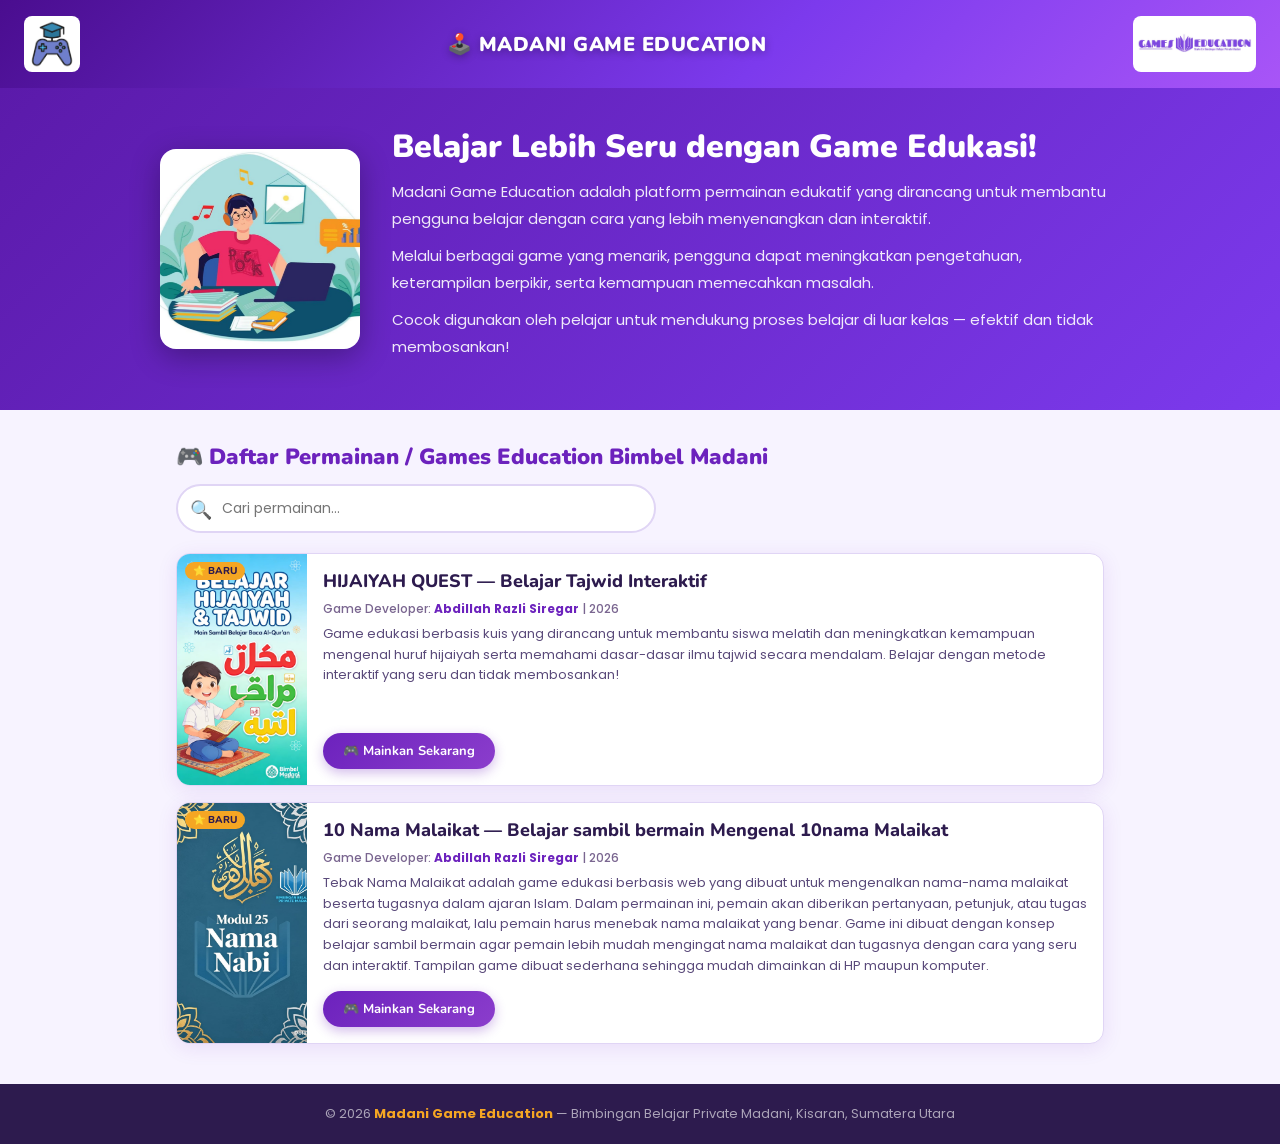
==== index.html @ 82b0fb97 "Add files via upload" ====
<!DOCTYPE html>
<html lang="id">
<head>
    <meta charset="UTF-8">
    <meta name="viewport" content="width=device-width, initial-scale=1.0">
    <title>Madani Game Education</title>
    <link href="https://fonts.googleapis.com/css2?family=Nunito:wght@400;600;700;800;900&family=Poppins:wght@400;500;600;700&display=swap" rel="stylesheet">
    <link rel="stylesheet" href="style.css">
   
</head>

<body>

<!-- HEADER -->
<header>
    <div class="header-logos">
        <img src="img/logo ps.jpeg" alt="Logo PS">
    </div>
    <div class="header-title">🕹️ MADANI GAME EDUCATION</div>
    <div class="header-logos">
        <img src="img/logo123.jpeg" alt="Logo Madani">
    </div>
</header>

<!-- HERO -->
<section class="hero">
    <div class="hero-inner">
        <div class="hero-img">
            <img src="img/logo2a.jpeg" alt="Madani Game">
        </div>
        <div class="hero-text">
            <h1>Belajar Lebih Seru dengan Game Edukasi!</h1>
            <p>Madani Game Education adalah platform permainan edukatif yang dirancang untuk membantu pengguna belajar dengan cara yang lebih menyenangkan dan interaktif.</p>
            <p>Melalui berbagai game yang menarik, pengguna dapat meningkatkan pengetahuan, keterampilan berpikir, serta kemampuan memecahkan masalah.</p>
            <p>Cocok digunakan oleh pelajar untuk mendukung proses belajar di luar kelas — efektif dan tidak membosankan!</p>
        </div>
    </div>
</section>

<!-- PARTNER LOGOS -->




<!-- GAME LIST -->
<section class="game-section">
    <div class="section-header">
        <h2>🎮 Daftar Permainan / Games Education Bimbel Madani</h2>
        <div class="search-wrap">
            <span class="search-icon">🔍</span>
            <input type="text" id="searchInput" placeholder="Cari permainan...">
        </div>
    </div>

    <div class="game-list" id="gameList">

        <!-- ===== CARD GAME 1 ===== -->
        <div class="game-card" data-title="hijaiyah quest tajwid">
            <div class="game-cover">
                <img src="img/covergame1.jpeg" alt="Hijaiyah Quest">
                <span class="game-badge">⭐ BARU</span>
            </div>
            <div class="game-info">
                <h3>HIJAIYAH QUEST — Belajar Tajwid Interaktif</h3>
                <p class="game-meta">Game Developer: <b>Abdillah Razli Siregar</b> | 2026</p>
                <p class="game-desc">
                    Game edukasi berbasis kuis yang dirancang untuk membantu siswa melatih dan meningkatkan kemampuan mengenal huruf hijaiyah serta memahami dasar-dasar ilmu tajwid secara mendalam. Belajar dengan metode interaktif yang seru dan tidak membosankan!
                </p>
                <a href="game/index1.html" target="_blank" class="play-btn">Mainkan Sekarang</a>
            </div>
        </div>

        <!-- ===== TAMBAH GAME BARU DI SINI ===== -->
        <!-- Copy block .game-card di atas, ganti src img, href, judul, dan deskripsi -->

        <div class="game-list" id="gameList">

        <!-- ===== CARD GAME 2 ===== -->
        <div class="game-card" data-title="Game 25 Nama Nabi">
            <div class="game-cover">
                <img src="img/cover modul 25 nabi.jpeg" alt="Hijaiyah Quest">
                <span class="game-badge">⭐ BARU</span>
            </div>
            <div class="game-info">
                <h3>10 Nama Malaikat — Belajar sambil bermain Mengenal 10nama Malaikat </h3>
                <p class="game-meta">Game Developer: <b>Abdillah Razli Siregar</b> | 2026</p>
                <p class="game-desc">
                    Tebak Nama Malaikat adalah game edukasi berbasis web yang dibuat untuk mengenalkan nama-nama malaikat beserta tugasnya dalam ajaran Islam. Dalam permainan ini, pemain akan diberikan pertanyaan, petunjuk, atau tugas dari seorang malaikat, lalu pemain harus menebak nama malaikat yang benar.
                    Game ini dibuat dengan konsep belajar sambil bermain agar pemain lebih mudah mengingat nama malaikat dan tugasnya dengan cara yang seru dan interaktif. Tampilan game dibuat sederhana sehingga mudah dimainkan di HP maupun komputer.
                </p>
                <a href="game/Game_Malaikat_Madani.html" target="_blank" class="play-btn">Mainkan Sekarang</a>
            </div>
        </div>






    </div>

    <div class="no-result" id="noResult">😔 Permainan tidak ditemukan. Coba kata kunci lain.</div>
</section>









<!------------------------------------------------------------------------------------------------------------->
<!-- FOOTER -->
<footer>
    &copy; 2026 <b>Madani Game Education</b> — Bimbingan Belajar Private Madani, Kisaran, Sumatera Utara
</footer>

<script>
    // Fitur pencarian game
    const searchInput = document.getElementById('searchInput');
    const gameList = document.getElementById('gameList');
    const noResult = document.getElementById('noResult');
 
    searchInput.addEventListener('input', function () {
        const keyword = this.value.toLowerCase().trim();
        const cards = gameList.querySelectorAll('.game-card');
        let found = 0;
 
        cards.forEach(card => {
            const title = card.getAttribute('data-title') || '';
            const text = card.innerText.toLowerCase();
            const match = title.includes(keyword) || text.includes(keyword);
            card.style.display = match ? 'flex' : 'none';
            if (match) found++;
        });
 
        noResult.style.display = found === 0 ? 'block' : 'none';
    });
</script>

</body>
</html>
---- style.css ----
:root {
            --primary: #6c22bd;
            --primary-light: #8b3dcc;
            --accent: #f5a623;
            --accent2: #e040fb;
            --bg: #f7f3ff;
            --card-bg: #ffffff;
            --text: #2d1b4e;
            --text-muted: #7a6690;
            --border: #e0d5f5;
            --shadow: 0 4px 20px rgba(108,34,189,0.10);
            --radius: 14px;
        }

        * { box-sizing: border-box; margin: 0; padding: 0; }

        body {
            font-family: 'Poppins', sans-serif;
            background: var(--bg);
            color: var(--text);
            min-height: 100vh;
        }

        /* ===== HEADER ===== */
        header {
            background: linear-gradient(135deg, #4a0d8f 0%, #7c3aed 60%, #a855f7 100%);
            padding: 16px 24px;
            display: flex;
            align-items: center;
            justify-content: space-between;
            gap: 12px;
            flex-wrap: wrap;
            box-shadow: 0 4px 20px rgba(76,0,143,0.3);
        }

        .header-logos {
            display: flex;
            align-items: center;
            gap: 12px;
        }

        .header-logos img {
            height: 56px;
            width: auto;
            border-radius: 8px;
            object-fit: contain;
            background: white;
            padding: 4px;
        }

        .header-title {
            font-family: 'Nunito', sans-serif;
            font-size: clamp(14px, 3vw, 20px);
            font-weight: 900;
            color: white;
            text-align: center;
            flex: 1;
            text-shadow: 0 2px 8px rgba(0,0,0,0.3);
            letter-spacing: 0.5px;
        }

        /* ===== HERO SECTION ===== */
        .hero {
            background: linear-gradient(135deg, #5b1aaa 0%, #7c3aed 100%);
            color: white;
            padding: 40px 24px;
        }

        .hero-inner {
            max-width: 960px;
            margin: 0 auto;
            display: flex;
            align-items: center;
            gap: 32px;
            flex-wrap: wrap;
        }

        .hero-img {
            width: 200px;
            flex-shrink: 0;
            border-radius: 16px;
            overflow: hidden;
            box-shadow: 0 8px 30px rgba(0,0,0,0.3);
        }

        .hero-img img {
            width: 100%;
            height: 200px;
            object-fit: cover;
            display: block;
        }

        .hero-text {
            flex: 1;
            min-width: 240px;
        }

        .hero-text h1 {
            font-family: 'Nunito', sans-serif;
            font-size: clamp(22px, 4vw, 32px);
            font-weight: 900;
            margin-bottom: 12px;
            line-height: 1.2;
        }

        .hero-text p {
            font-size: clamp(13px, 2vw, 15px);
            line-height: 1.8;
            opacity: 0.9;
            margin-bottom: 10px;
        }

        /* ===== PARTNER LOGOS ===== */
        .partners {
            background: #2d1b4e;
            padding: 16px 24px;
        }

        .partners-inner {
            max-width: 960px;
            margin: 0 auto;
            display: flex;
            align-items: center;
            justify-content: center;
            gap: 24px;
            flex-wrap: wrap;
        }

        .partners img {
            height: 48px;
            width: auto;
            object-fit: contain;
            filter: brightness(0) invert(1);
            opacity: 0.8;
            transition: opacity 0.3s;
        }

        .partners img:hover { opacity: 1; }

        /* ===== GAME SECTION ===== */
        .game-section {
            max-width: 960px;
            margin: 32px auto;
            padding: 0 16px;
        }

        .section-header {
            margin-bottom: 20px;
        }

        .section-header h2 {
            font-family: 'Nunito', sans-serif;
            font-size: clamp(16px, 3vw, 22px);
            font-weight: 900;
            color: var(--primary);
            margin-bottom: 12px;
        }

        .search-wrap {
            position: relative;
            max-width: 480px;
        }

        .search-wrap input {
            width: 100%;
            padding: 12px 16px 12px 44px;
            border: 2px solid var(--border);
            border-radius: 50px;
            font-family: 'Poppins', sans-serif;
            font-size: 14px;
            color: var(--text);
            background: white;
            outline: none;
            transition: border-color 0.3s, box-shadow 0.3s;
        }

        .search-wrap input:focus {
            border-color: var(--primary);
            box-shadow: 0 0 0 4px rgba(108,34,189,0.12);
        }

        .search-icon {
            position: absolute;
            left: 14px;
            top: 50%;
            transform: translateY(-50%);
            color: var(--text-muted);
            font-size: 18px;
        }

        /* ===== GAME CARD ===== */
        .game-list { display: flex; flex-direction: column; gap: 16px; }

        .game-card {
            display: flex;
            background: var(--card-bg);
            border-radius: var(--radius);
            box-shadow: var(--shadow);
            border: 1px solid var(--border);
            overflow: hidden;
            transition: transform 0.25s, box-shadow 0.25s;
        }

        .game-card:hover {
            transform: translateY(-4px);
            box-shadow: 0 12px 32px rgba(108,34,189,0.18);
        }

        .game-cover {
            width: 130px;
            min-height: 150px;
            flex-shrink: 0;
            overflow: hidden;
            background: #e9d8fd;
            position: relative;
        }

        .game-cover img {
            width: 100%;
            height: 100%;
            object-fit: cover;
            display: block;
            transition: transform 0.4s;
        }

        .game-card:hover .game-cover img {
            transform: scale(1.06);
        }

        .game-badge {
            position: absolute;
            top: 8px;
            left: 8px;
            background: var(--accent);
            color: #2d1b4e;
            font-size: 10px;
            font-weight: 800;
            padding: 2px 8px;
            border-radius: 20px;
            font-family: 'Nunito', sans-serif;
        }

        .game-info {
            padding: 16px;
            display: flex;
            flex-direction: column;
            gap: 6px;
            flex: 1;
        }

        .game-info h3 {
            font-family: 'Nunito', sans-serif;
            font-size: clamp(14px, 2.5vw, 18px);
            font-weight: 800;
            color: var(--text);
            line-height: 1.3;
        }

        .game-meta {
            font-size: 12px;
            color: var(--text-muted);
            font-weight: 500;
        }

        .game-meta b { color: var(--primary); }

        .game-desc {
            font-size: 13px;
            color: #5a4a7a;
            line-height: 1.6;
            flex: 1;
        }

        .play-btn {
            display: inline-block;
            margin-top: 8px;
            background: linear-gradient(135deg, var(--primary), var(--primary-light));
            color: white;
            text-decoration: none;
            padding: 9px 20px;
            border-radius: 50px;
            font-size: 13px;
            font-weight: 700;
            font-family: 'Nunito', sans-serif;
            width: fit-content;
            transition: transform 0.2s, box-shadow 0.2s;
            box-shadow: 0 4px 12px rgba(108,34,189,0.3);
        }

        .play-btn:hover {
            transform: scale(1.05);
            box-shadow: 0 6px 20px rgba(108,34,189,0.4);
        }

        .play-btn::before { content: "🎮 "; }

        /* ===== NO RESULT ===== */
        .no-result {
            text-align: center;
            padding: 40px;
            color: var(--text-muted);
            display: none;
        }

        /* ===== FOOTER ===== */
        footer {
            background: #2d1b4e;
            color: rgba(255,255,255,0.6);
            text-align: center;
            padding: 20px;
            font-size: 13px;
            margin-top: 40px;
        }

        footer b { color: var(--accent); }

        /* ===== RESPONSIVE ===== */
        @media (max-width: 600px) {
            header { padding: 12px 16px; }
            .header-logos img { height: 40px; }

            .hero { padding: 28px 16px; }
            .hero-img { width: 100%; }
            .hero-img img { height: 180px; border-radius: 12px; }

            .game-cover { width: 100px; min-height: 120px; }
            .game-info { padding: 12px; }
            .game-badge { font-size: 9px; }

            .partners-inner { gap: 16px; }
            .partners img { height: 36px; }
        }

        @media (max-width: 400px) {
            .game-cover { width: 85px; }
            .play-btn { font-size: 12px; padding: 8px 14px; }
        }
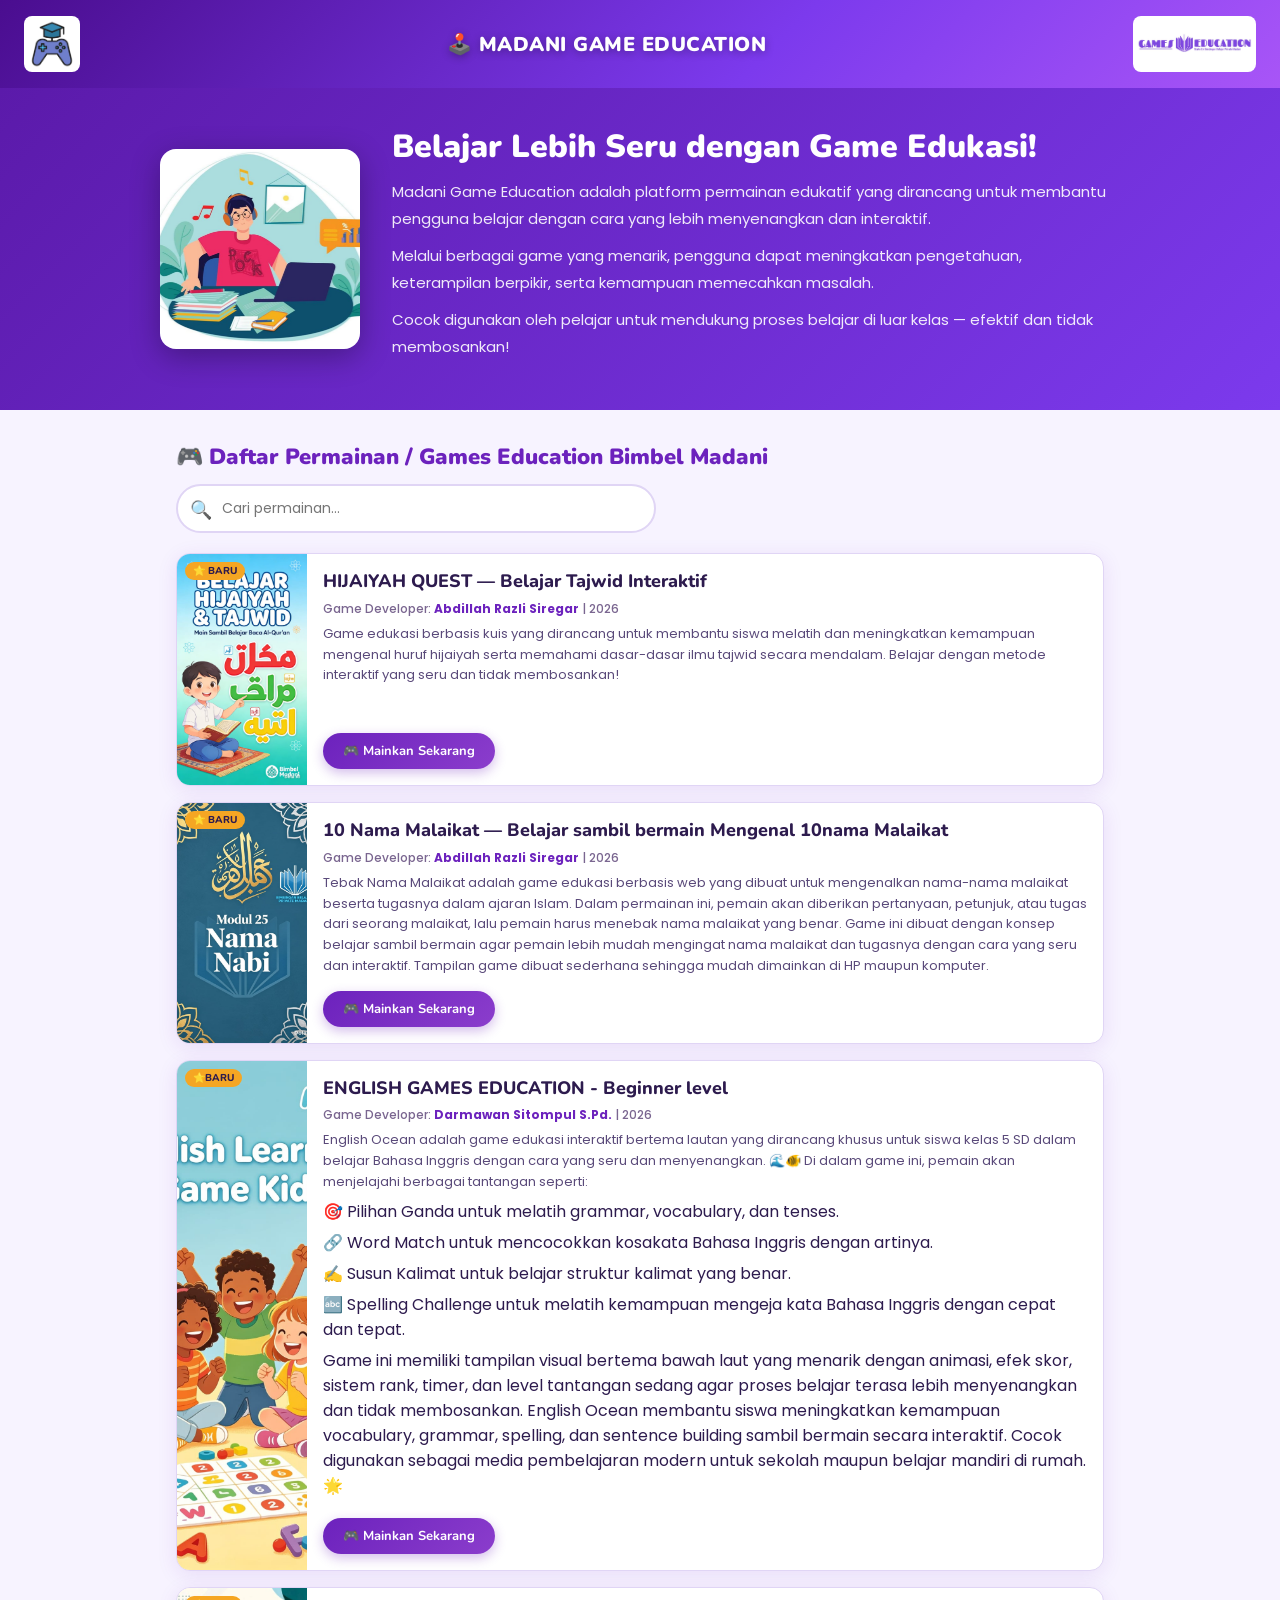
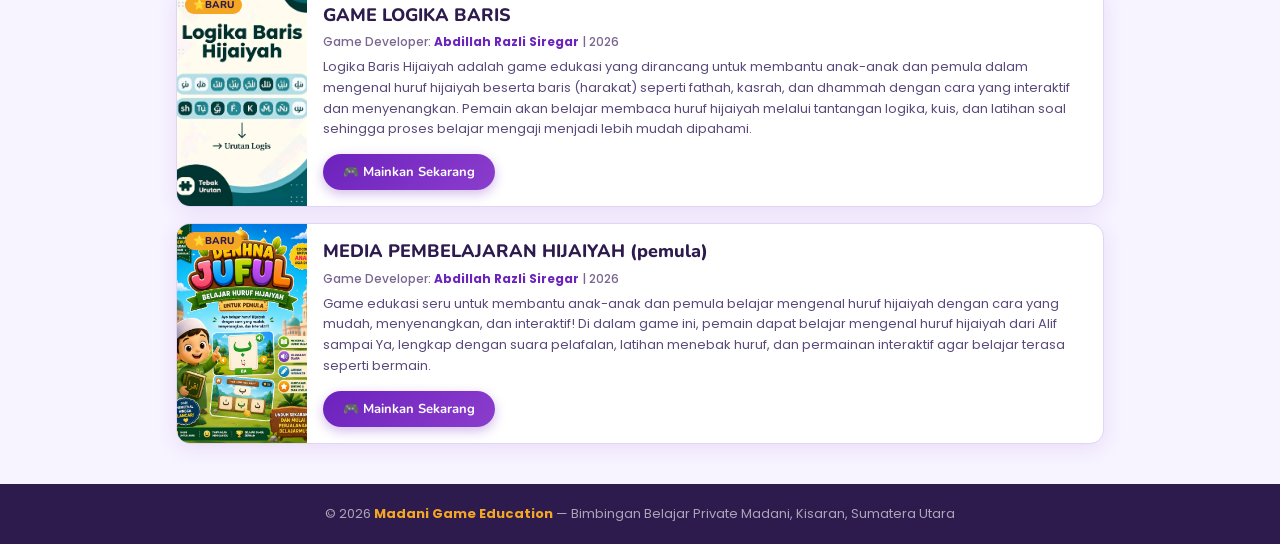
==== commit dd01f635: "Update index.html" ====
--- a/index.html
+++ b/index.html
@@ -94,6 +94,66 @@
 
 
 
+
+         <!-- ===== CARD GAME 3 ====== -->
+        <div class="game-card" data-title="English-Games">
+            <div class="game-cover">
+                <img src="img/cover english ocean.jpeg" alt="English Ocean">
+                <span class="game-badge"> ⭐BARU</span>
+            </div>
+
+            <div class="game-info">
+                <h3>ENGLISH GAMES EDUCATION - Beginner level</h3>
+                <p class="game-meta">Game Developer: <b>Darmawan Sitompul S.Pd.</b> | 2026</p>
+                <p class="game-desc">
+                    English Ocean adalah game edukasi interaktif bertema lautan yang dirancang khusus untuk siswa kelas 5 SD dalam belajar Bahasa Inggris dengan cara yang seru dan menyenangkan. 🌊🐠
+                    Di dalam game ini, pemain akan menjelajahi berbagai tantangan seperti:
+                    <p>🎯 Pilihan Ganda untuk melatih grammar, vocabulary, dan tenses.</p>
+                    <p>🔗 Word Match untuk mencocokkan kosakata Bahasa Inggris dengan artinya.</p>
+                    <p>✍️ Susun Kalimat untuk belajar struktur kalimat yang benar.</p>
+                    <p>🔤 Spelling Challenge untuk melatih kemampuan mengeja kata Bahasa Inggris dengan cepat dan tepat.</p>
+                    <p>Game ini memiliki tampilan visual bertema bawah laut yang menarik dengan animasi, efek skor, sistem rank, timer, dan level tantangan sedang agar proses belajar terasa lebih menyenangkan dan tidak membosankan.
+                    English Ocean membantu siswa meningkatkan kemampuan vocabulary, grammar, spelling, dan sentence building sambil bermain secara interaktif. Cocok digunakan sebagai media pembelajaran modern untuk sekolah maupun belajar mandiri di rumah. 🌟</p>
+                </p>
+                <a href="game/game englis ocean.html" target="_blank" class="play-btn">Mainkan Sekarang</a>
+            </div>
+        </div>
+
+        <!-- ===== CARD GAMES 4 ===== -->
+         <div class="game-card" data-title="LOGIKA-BARIS">
+            <div class="game-cover">
+                <img src="img/p.jpeg" alt="Logika Baris">
+                <span class="game-badge">⭐BARU</span>
+            </div>
+
+            <div class="game-info">
+                <h3>GAME LOGIKA BARIS</h3>
+                <p class="game-meta">Game Developer: <b>Abdillah Razli Siregar </b> | 2026</p>
+                <p class="game-desc">
+                    Logika Baris Hijaiyah adalah game edukasi yang dirancang untuk membantu anak-anak dan pemula dalam mengenal huruf hijaiyah beserta baris (harakat) seperti fathah, kasrah, dan dhammah dengan cara yang interaktif dan menyenangkan. Pemain akan belajar membaca huruf hijaiyah melalui tantangan logika, kuis, dan latihan soal sehingga proses belajar mengaji menjadi lebih mudah dipahami.
+                </p>
+                    <a href="game/game-logika-baris.html" target="_blank" class="play-btn">Mainkan Sekarang</a>
+            </div>
+        </div>
+
+
+        <!-- ===== CARD GAMES 5 ===== -->
+         <div class="game-card" data-title="LOGIKA-BARIS">
+            <div class="game-cover">
+                <img src="img/4.jpeg" alt="Hijaiyah game">
+                <span class="game-badge">⭐BARU</span>
+            </div>
+
+            <div class="game-info">
+                <h3>MEDIA PEMBELAJARAN HIJAIYAH (pemula) </h3>
+                <p class="game-meta">Game Developer: <b>Abdillah Razli Siregar </b> | 2026</p>
+                <p class="game-desc">
+                    Game edukasi seru untuk membantu anak-anak dan pemula belajar mengenal huruf hijaiyah dengan cara yang mudah, menyenangkan, dan interaktif!
+                    Di dalam game ini, pemain dapat belajar mengenal huruf hijaiyah dari Alif sampai Ya, lengkap dengan suara pelafalan, latihan menebak huruf, dan permainan interaktif agar belajar terasa seperti bermain.
+                </p>
+                    <a href="game/media-pembelajaran-hijaiyah.html" target="_blank" class="play-btn">Mainkan Sekarang</a>
+            </div>
+        </div>
 
 
 
